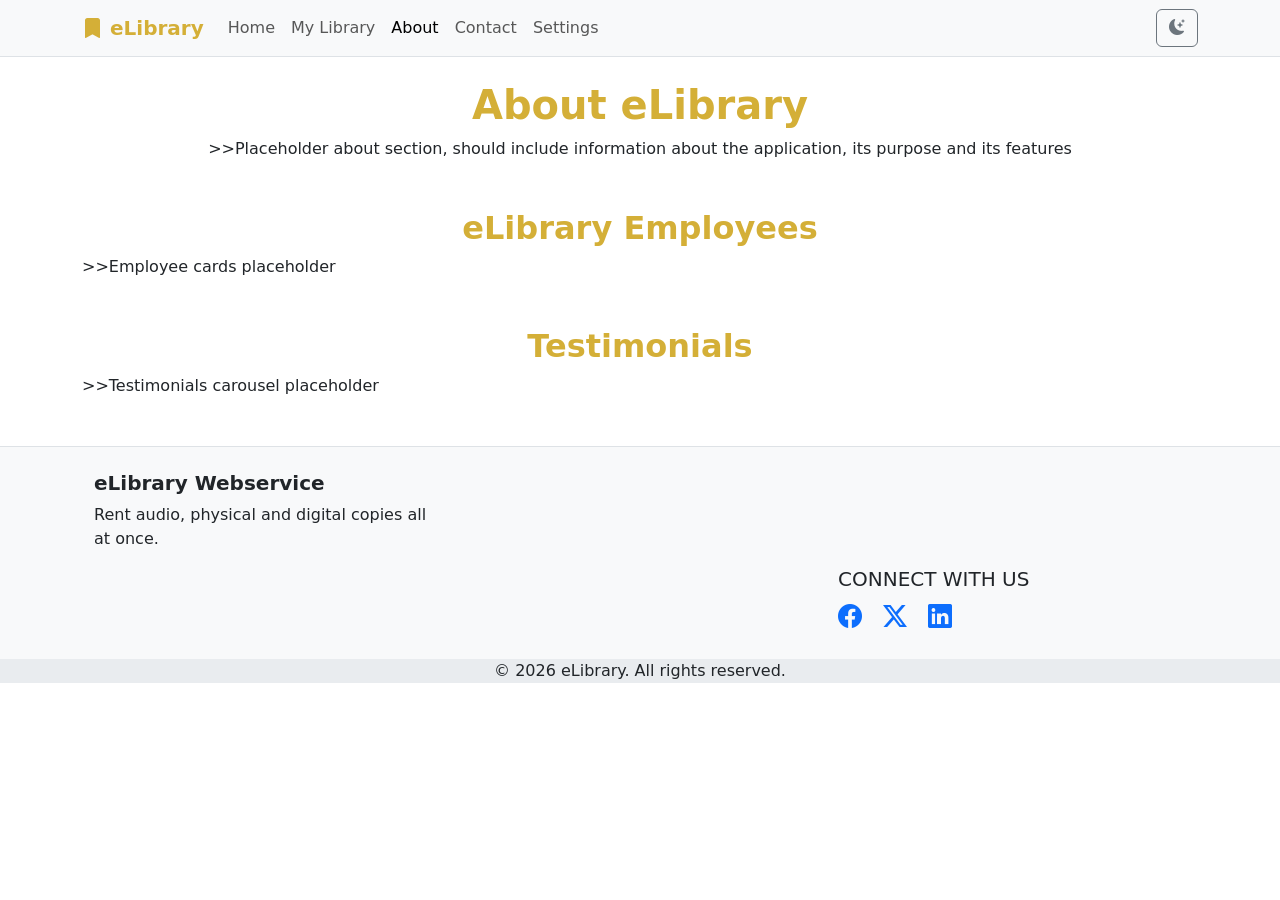
==== about.html @ f8d06677 "Adds content to the pages and placeholders for page layout on some4" ====
<!DOCTYPE html>
<html lang="en" data-bs-theme="light">
<head>
    <meta charset="UTF-8">
    <meta name="viewport" content="width=device-width, initial-scale=1.0">
    <meta name="description" content="A comprehensive task management application.">
    <title>About - eLibrary</title> <!-- CHANGE THIS PER PAGE -->

    <!-- CSS -->
    <link href="https://cdn.jsdelivr.net/npm/bootstrap@5.3.2/dist/css/bootstrap.min.css" rel="stylesheet">
    <link href="https://cdn.jsdelivr.net/npm/bootstrap-icons@1.11.1/font/bootstrap-icons.css" rel="stylesheet">
    <link rel="stylesheet" href="css/style.css">

    <!-- Scripts -->
    <script src="https://cdn.jsdelivr.net/npm/bootstrap@5.3.2/dist/js/bootstrap.bundle.min.js" defer></script>
    <script src="https://code.jquery.com/jquery-3.7.1.min.js" defer></script>
    <script src="js/main.js" defer></script>
</head>
<body>

    <!-- Header will be injected here by JavaScript -->
    <div id="header-placeholder"></div>

    <!-- ================= MAIN CONTENT ================= -->
    <main class="container my-4">
        <section class="text-center mb-5">
            <div class="container">
                <h1 class="fw-bold text-primary">About eLibrary</h1>
                <p1>>>Placeholder about section, should include information about the application, its purpose and its features</p1>
            </div>
        </section>
        <section class="mb-5">
            <h2 class="text-center fw-bold text-primary">eLibrary Employees</h2>
            <p1>>>Employee cards placeholder</p1>
        </section>
        <section class="mb-5">
            <h2 class="text-center fw-bold text-primary">Testimonials</h2>
            <p1>>>Testimonials carousel placeholder</p1>
        </section>
    </main>

    <!-- Footer will be injected here by JavaScript -->
    <div id="footer-placeholder"></div>

</body>
</html>
---- css/style.css ----
/* Override bootstrap default colors */
:root {
    --bs-primary: #d4af37;
    --bs-primary-rgb: 212, 175, 55;
}
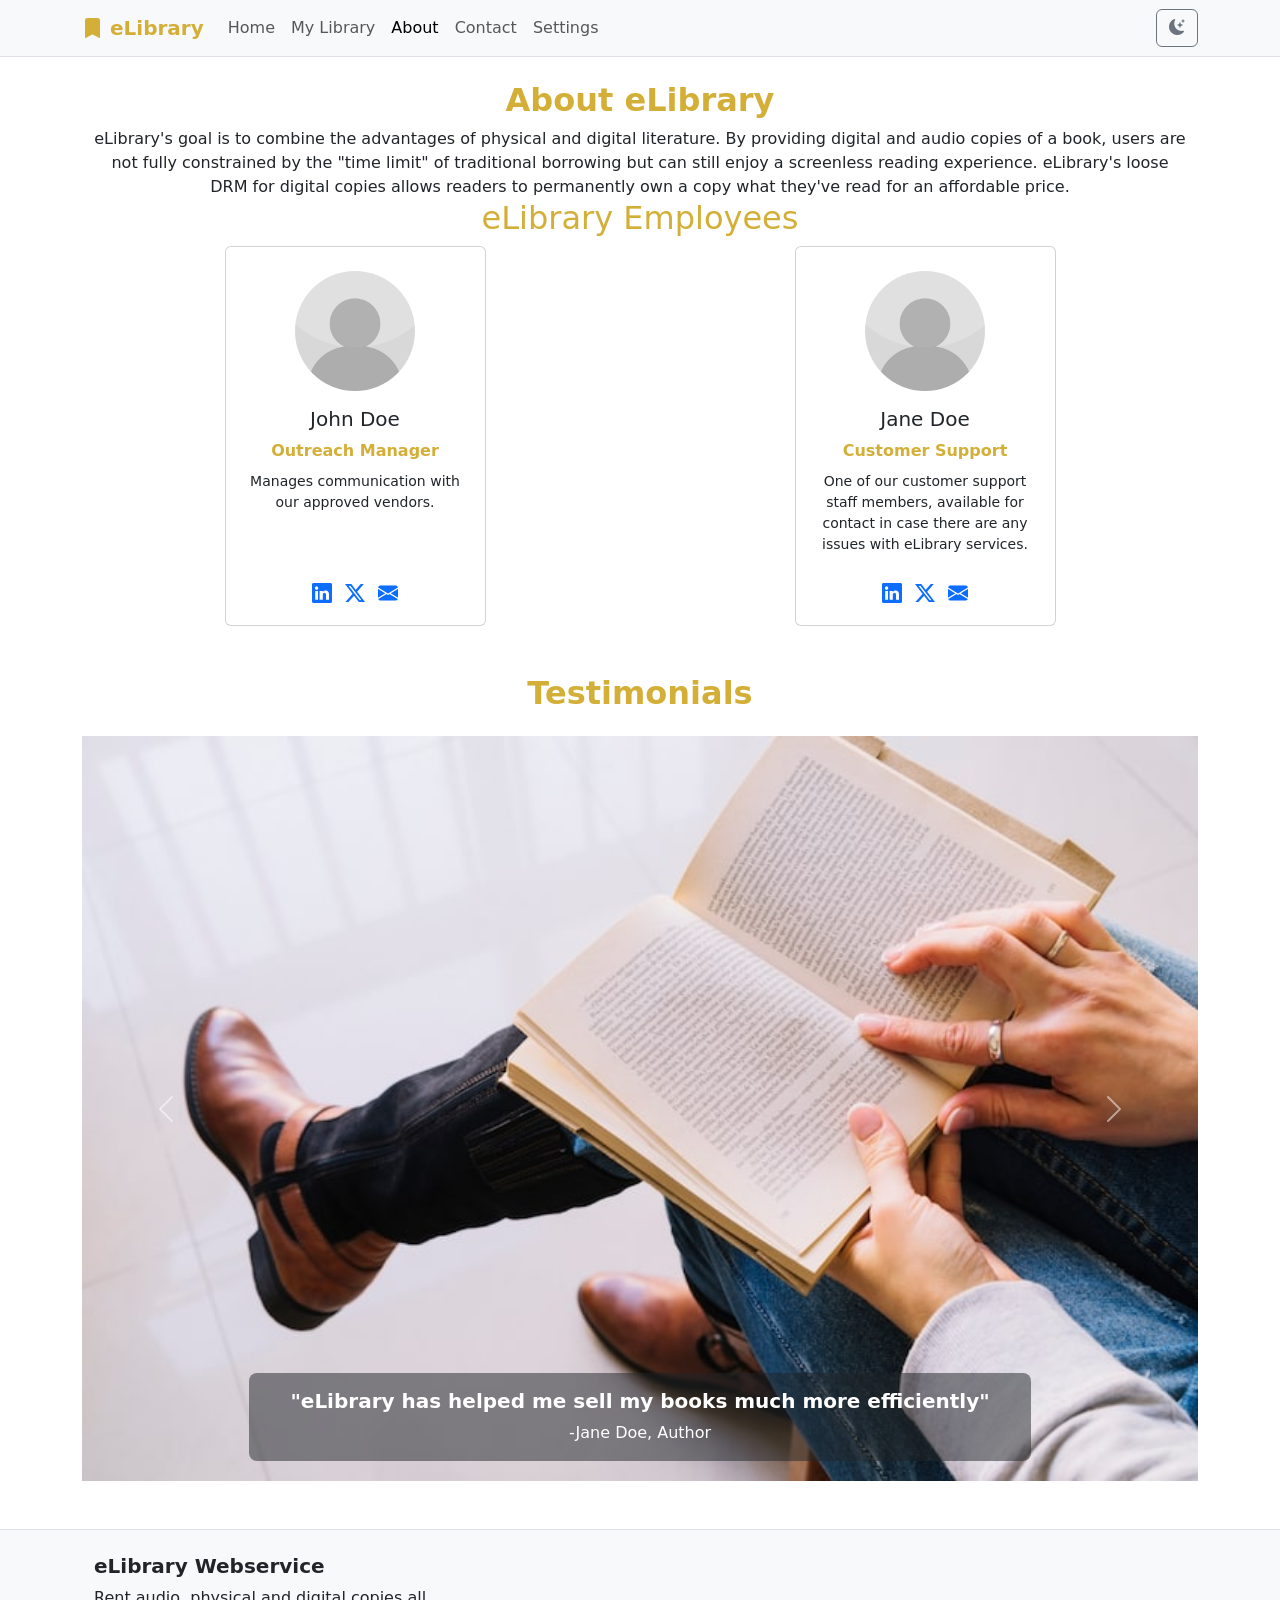
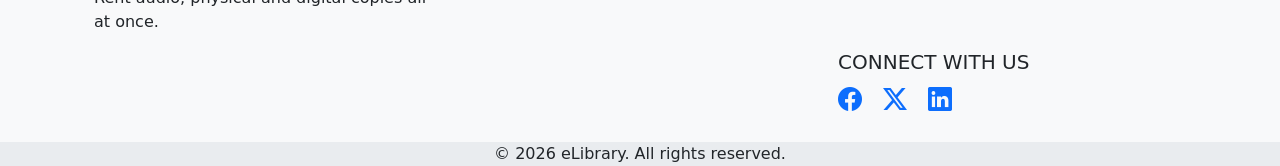
==== commit b15ff91d: "Adds the about section, employees and testimonials carousel to the about page as well as necessary r" ====
--- a/about.html
+++ b/about.html
@@ -25,17 +25,82 @@
     <main class="container my-4">
         <section class="text-center mb-5">
             <div class="container">
-                <h1 class="fw-bold text-primary">About eLibrary</h1>
-                <p1>>>Placeholder about section, should include information about the application, its purpose and its features</p1>
+                <h2 class="fw-bold text-primary">About eLibrary</h2>
+                <p1>eLibrary's goal is to combine the advantages of physical and digital literature. By providing digital and audio copies of a book, users are not fully constrained by the "time limit" of traditional borrowing but can still enjoy a screenless reading experience. eLibrary's loose DRM for digital copies allows readers to permanently own a copy what they've read for an affordable price.</p1>
+            </div>
+        <section class="mb-5">
+            <h2 class="text-center text-primary">eLibrary Employees</h2>
+            <div class="row g-4">
+                <!-- Employee Card (copy/paste to add more employees) -->
+                <div class="col-md-6 col-lg-3 mx-auto">
+                    <div class="card h-100 text-center">
+                        <img src="assets/images/default-profile-picture.jpg" class="card-img-top rounded-circle mx-auto mt-4" style="width: 120px; height: 120px; object-fit: cover;" alt="Profile picture">
+                        <div class="card-body">
+                            <h5 class="card-title">John Doe</h5>
+                            <p class="text-primary fw-bold mb-2">Outreach Manager</p>
+                            <p class="card-text small">Manages communication with our approved vendors.</p>
+                        </div>
+                        <div class="card-footer bg-transparent border-0 pb-3">
+                            <a href="#" class="text-decoration-none me-2" aria-label="LinkedIn"><i class="bi bi-linkedin fs-5"></i></a>
+                            <a href="#" class="text-decoration-none me-2" aria-label="Twitter"><i class="bi bi-twitter-x fs-5"></i></a>
+                            <a href="mailto:sarah@taskmaster.com" class="text-decoration-none" aria-label="Email"><i class="bi bi-envelope-fill fs-5"></i></a>
+                        </div>
+                    </div>
+                </div>
+                <!-- End of card -->
+
+                <!-- Employee Card (copy/paste to add more employees) -->
+                <div class="col-md-6 col-lg-3 mx-auto">
+                    <div class="card h-100 text-center">
+                        <img src="assets/images/default-profile-picture.jpg" class="card-img-top rounded-circle mx-auto mt-4" style="width: 120px; height: 120px; object-fit: cover;" alt="Profile picture">
+                        <div class="card-body">
+                            <h5 class="card-title">Jane Doe</h5>
+                            <p class="text-primary fw-bold mb-2">Customer Support</p>
+                            <p class="card-text small">One of our customer support staff members, available for contact in case there are any issues with eLibrary services.</p>
+                        </div>
+                        <div class="card-footer bg-transparent border-0 pb-3">
+                            <a href="#" class="text-decoration-none me-2" aria-label="LinkedIn"><i class="bi bi-linkedin fs-5"></i></a>
+                            <a href="#" class="text-decoration-none me-2" aria-label="Twitter"><i class="bi bi-twitter-x fs-5"></i></a>
+                            <a href="mailto:sarah@taskmaster.com" class="text-decoration-none" aria-label="Email"><i class="bi bi-envelope-fill fs-5"></i></a>
+                        </div>
+                    </div>
+                </div>
+                <!-- End of card -->
             </div>
         </section>
         <section class="mb-5">
-            <h2 class="text-center fw-bold text-primary">eLibrary Employees</h2>
-            <p1>>>Employee cards placeholder</p1>
-        </section>
-        <section class="mb-5">
-            <h2 class="text-center fw-bold text-primary">Testimonials</h2>
-            <p1>>>Testimonials carousel placeholder</p1>
+            <h2 class="text-center fw-bold text-primary mb-4">Testimonials</h2>
+            <div id="testimonialCarousel" class="carousel slide" data-bs-ride="carousel">
+                <div class="carousel-inner">
+                    <!-- Active carousel item -->
+                    <div class="carousel-item active">
+                        <img src="assets/images/testimonial1.jpg" class="d-block w-100" alt="Testimonial 1">
+                        <div class="carousel-caption bg-dark bg-opacity-50 rounded-3 p-3">
+                            <h5 class="text-white fw-bold">"eLibrary has helped me sell my books much more efficiently"</h5>
+                            <p class="text-white mb-0">-Jane Doe, Author</p>
+                        </div>
+                    </div>
+                    
+                    <!-- Carousel item -->
+                    <div class="carousel-item">
+                        <img src="assets/images/testimonial2.jpg" class="d-block w-100" alt="Testimonial 2">
+                        <div class="carousel-caption bg-dark bg-opacity-50 rounded-3 p-3">
+                            <h5 class="text-white fw-bold">"I can always access my engineering resources even after I've studied them thanks to eLibrary"</h5>
+                            <p class="text-white mb-0">-John Doe, Engineer</p>
+                        </div>
+                    </div>
+                </div>
+
+                <!-- Carousel Controls -->
+                <button class="carousel-control-prev" type="button" data-bs-target="#testimonialCarousel" data-bs-slide="prev">
+                    <span class="carousel-control-prev-icon" aria-hidden="true"></span>
+                    <span class="visually-hidden">Previous</span>
+                </button>
+                <button class="carousel-control-next" type="button" data-bs-target="#testimonialCarousel" data-bs-slide="next">
+                    <span class="carousel-control-next-icon" aria-hidden="true"></span>
+                    <span class="visually-hidden">Next</span>
+                </button>
+            </div>
         </section>
     </main>
 
